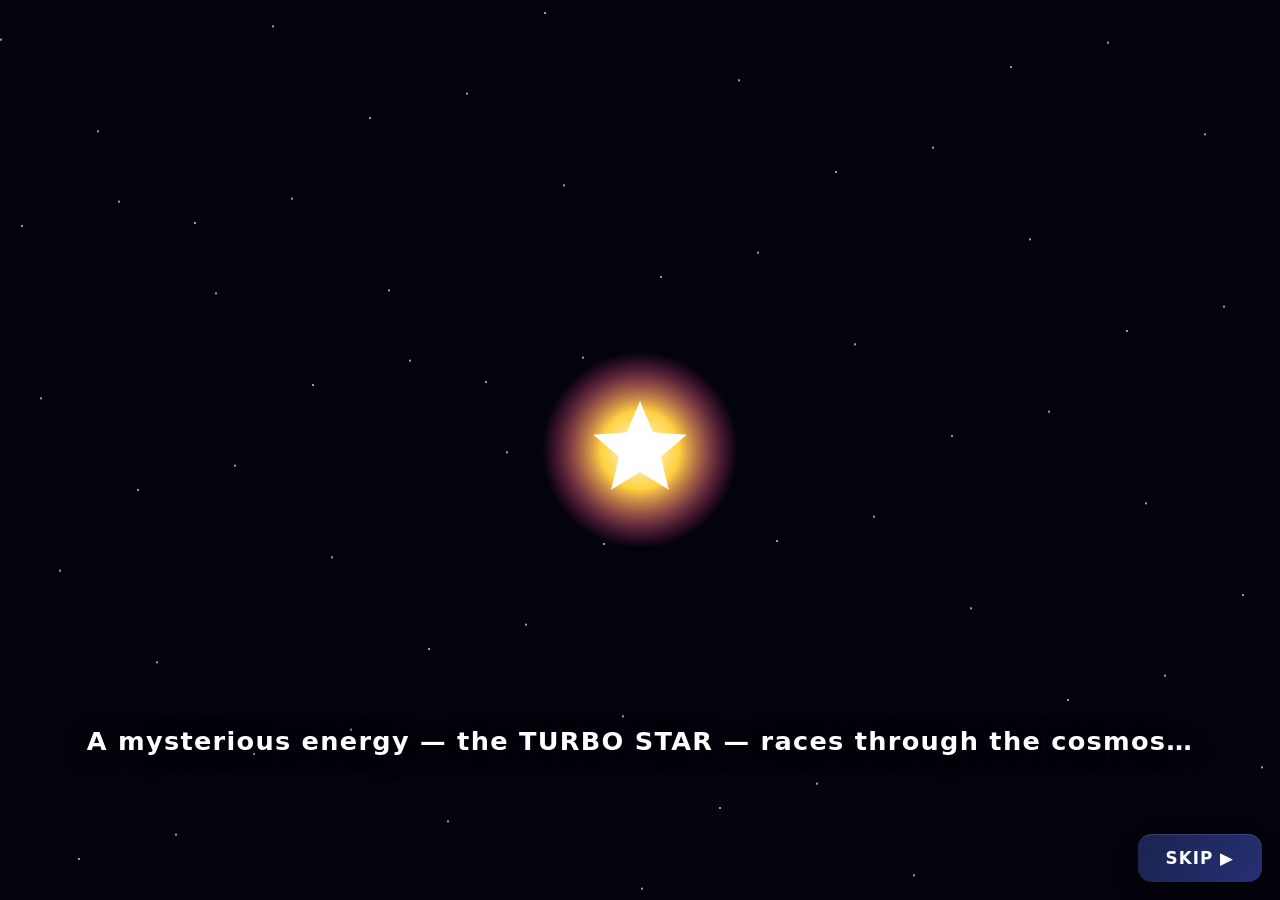
==== amal-turbo/index.html @ 992d83ab "Amal's Games: rebrand + redesigned hub, 3 new games, back buttons, game refreshes - Rename hub to Am" ====
<!doctype html>
<html lang="en">
  <head>
    <meta charset="UTF-8" />
    <meta name="viewport" content="width=device-width, initial-scale=1.0, maximum-scale=1.0, user-scalable=no, viewport-fit=cover" />
    <meta name="theme-color" content="#0a0e1f" />
    <meta name="description" content="Amal Turbo — a fast 3D animal kart-racing game." />
    <meta name="apple-mobile-web-app-capable" content="yes" />
    <meta name="apple-mobile-web-app-title" content="Amal Turbo" />
    <title>Amal Turbo</title>
    <script type="module" crossorigin src="./assets/index-BXMGIkG2.js"></script>
    <link rel="stylesheet" crossorigin href="./assets/index-BhFls18l.css">
  </head>
  <body>
    <div id="app"></div>
    <noscript>Amal Turbo needs JavaScript to run. Please enable it and reload.</noscript>
  </body>
</html>
---- amal-turbo/assets/index-BhFls18l.css ----
:root{--bg: #070a18;--bg2: #0d1230;--ink: #eaf0ff;--muted: #9aa6d6;--magenta: #ff2fb0;--cyan: #00e5ff;--violet: #7b2ff7;--gold: #ffd23f;--good: #3fe08a;--panel: rgba(18, 22, 52, .82);--panel-solid: #121634;--edge: rgba(120, 140, 255, .25);--speed: .18s cubic-bezier(.2, .9, .25, 1)}*{box-sizing:border-box;margin:0;padding:0}html,body,#app{height:100%;width:100%}body{font-family:Rajdhani,SF Pro Display,Segoe UI,system-ui,sans-serif;background:radial-gradient(120% 100% at 50% 0%,var(--bg2),var(--bg) 70%);color:var(--ink);overflow:hidden;-webkit-user-select:none;user-select:none;-webkit-tap-highlight-color:transparent;touch-action:none;position:fixed;inset:0}h1,h2,h3{font-weight:800;letter-spacing:.02em;line-height:1.05}button{font-family:inherit;color:inherit;border:none;background:none;cursor:pointer}button:focus-visible{outline:3px solid var(--cyan);outline-offset:2px}.screen{position:absolute;inset:0;display:flex;flex-direction:column;overflow:hidden}.scroll{overflow-y:auto;overflow-x:hidden}.center{align-items:center;justify-content:center}.hidden{display:none!important}.grid-bg{position:absolute;inset:0;overflow:hidden;z-index:0;pointer-events:none}.grid-bg:before{content:"";position:absolute;inset:-50%;background-image:linear-gradient(var(--edge) 1px,transparent 1px),linear-gradient(90deg,var(--edge) 1px,transparent 1px);background-size:60px 60px;transform:perspective(400px) rotateX(62deg) translateY(0);animation:gridmove 8s linear infinite;opacity:.4}@keyframes gridmove{to{background-position:0 60px}}.glowblob{position:absolute;border-radius:50%;filter:blur(70px);opacity:.5}.wrap{position:relative;z-index:1;width:100%;height:100%;display:flex;flex-direction:column}.pad{padding:clamp(14px,3vw,30px)}.btn{position:relative;display:inline-flex;align-items:center;justify-content:center;gap:10px;padding:14px 28px;border-radius:14px;font-size:1.05rem;font-weight:800;letter-spacing:.06em;text-transform:uppercase;background:linear-gradient(120deg,var(--magenta),var(--violet));color:#fff;box-shadow:0 8px 22px #ff2fb059,inset 0 1px #ffffff40;transition:transform var(--speed),box-shadow var(--speed),filter var(--speed)}.btn:hover{transform:translateY(-2px);filter:brightness(1.08)}.btn:active{transform:translateY(1px) scale(.98)}.btn.secondary{background:linear-gradient(120deg,#1b2350,#263073);box-shadow:0 8px 20px #00000059,inset 0 1px #ffffff1f}.btn.cyan{background:linear-gradient(120deg,var(--cyan),#2f7bff);box-shadow:0 8px 22px #00e5ff4d;color:#041018}.btn.gold{background:linear-gradient(120deg,var(--gold),#ff9f1c);color:#3a2600;box-shadow:0 8px 22px #ffd23f4d}.btn.ghost{background:#ffffff0f;box-shadow:inset 0 0 0 1px var(--edge)}.btn.big{padding:20px 46px;font-size:1.35rem;border-radius:18px}.btn.block{width:100%}.btn:disabled{opacity:.4;filter:grayscale(.5);cursor:default}.icon-btn{width:48px;height:48px;border-radius:12px;display:grid;place-items:center;font-size:1.3rem;background:#ffffff12;box-shadow:inset 0 0 0 1px var(--edge)}.icon-btn:active{transform:scale(.92)}.chip{display:inline-flex;align-items:center;gap:6px;padding:6px 12px;border-radius:999px;font-weight:700;background:#ffffff12;box-shadow:inset 0 0 0 1px var(--edge);font-size:.9rem}.chip .k{color:var(--gold)}.logo{text-align:center}.logo .amal{font-size:clamp(3.2rem,13vw,8rem);font-weight:900;letter-spacing:.04em;background:linear-gradient(120deg,var(--cyan),#fff 40%,var(--magenta));-webkit-background-clip:text;background-clip:text;color:transparent;text-shadow:0 0 40px rgba(255,47,176,.35);filter:drop-shadow(0 6px 0 rgba(0,0,0,.4))}.logo .turbo{font-size:clamp(2.6rem,11vw,6.6rem);font-weight:900;letter-spacing:.28em;margin-top:-.2em;color:var(--gold);text-shadow:0 0 30px rgba(255,210,63,.5)}.tagline{color:var(--muted);font-size:clamp(.9rem,3vw,1.2rem);letter-spacing:.24em;text-transform:uppercase;margin-top:6px}.title-actions{display:flex;flex-direction:column;align-items:center;gap:14px;margin-top:34px}.top-right{position:absolute;top:16px;right:16px;display:flex;gap:10px;z-index:3}.hub-link{position:absolute;top:16px;left:16px;z-index:3;text-decoration:none;padding:12px 18px;font-size:.95rem}.intro-line{position:absolute;left:0;right:0;bottom:16%;text-align:center;color:#fff;font-size:clamp(1rem,4vw,1.6rem);font-weight:800;letter-spacing:.05em;text-shadow:0 2px 20px #000;padding:0 20px}.skip{position:absolute;bottom:18px;right:18px}.topbar{display:flex;align-items:center;gap:12px;padding:14px 18px}.topbar h2{font-size:clamp(1.3rem,4vw,2rem);flex:1}.topbar .spacer{flex:1}.menu-grid{display:grid;grid-template-columns:repeat(auto-fit,minmax(150px,1fr));gap:14px}.tile{position:relative;border-radius:18px;padding:20px;min-height:118px;background:var(--panel);box-shadow:inset 0 0 0 1px var(--edge),0 10px 30px #00000059;display:flex;flex-direction:column;gap:6px;text-align:left;overflow:hidden;transition:transform var(--speed),box-shadow var(--speed)}.tile:hover{transform:translateY(-3px);box-shadow:inset 0 0 0 1px var(--cyan),0 14px 34px #00000073}.tile .big-emoji{font-size:2.4rem}.tile .t-name{font-size:1.2rem;font-weight:800}.tile .t-desc{color:var(--muted);font-size:.9rem}.tile .corner{position:absolute;top:12px;right:14px;font-size:.75rem;color:var(--muted)}.tile.locked{opacity:.55;filter:grayscale(.5)}.card-row{display:grid;grid-template-columns:repeat(auto-fill,minmax(120px,1fr));gap:12px}.rcard{border-radius:16px;padding:12px;background:var(--panel);box-shadow:inset 0 0 0 1px var(--edge);display:flex;flex-direction:column;align-items:center;gap:6px;text-align:center;transition:transform var(--speed)}.rcard:hover{transform:translateY(-3px)}.rcard.sel{box-shadow:inset 0 0 0 2px var(--cyan),0 0 22px #00e5ff4d}.rcard.locked{opacity:.5}.rcard .face{font-size:2.6rem}.portrait{display:inline-grid;place-items:center;width:84px;height:84px;border-radius:22px;overflow:hidden;font-size:2.6rem;background:linear-gradient(160deg,#1b2350,#3a1c8a);box-shadow:inset 0 0 0 2px var(--edge)}.portrait img{width:100%;height:100%;object-fit:cover;display:block}.portrait-lg{display:inline-grid;place-items:center;width:120px;height:120px;border-radius:28px;overflow:hidden;font-size:3rem;flex:none;background:linear-gradient(160deg,#1b2350,#3a1c8a);box-shadow:inset 0 0 0 2px var(--edge),0 10px 24px #0006}.portrait-lg img{width:100%;height:100%;object-fit:cover;display:block}.rcard .rn{font-weight:800;font-size:.95rem}.rcard .ra{font-size:.75rem;color:var(--muted)}.statbar{display:grid;grid-template-columns:70px 1fr;gap:8px;align-items:center;margin:3px 0;font-size:.82rem}.statbar .track{height:8px;background:#ffffff14;border-radius:6px;overflow:hidden}.statbar .fill{height:100%;background:linear-gradient(90deg,var(--cyan),var(--magenta));border-radius:6px}.panel{background:var(--panel);border-radius:18px;box-shadow:inset 0 0 0 1px var(--edge),0 12px 30px #0006}.detail{padding:18px;display:flex;flex-direction:column;gap:8px}.detail .dname{font-size:1.5rem;font-weight:900}.detail .passive{color:var(--gold);font-weight:700}.muted{color:var(--muted)}.row{display:flex;gap:10px;flex-wrap:wrap;align-items:center}.spread{justify-content:space-between}.seg{display:inline-flex;background:#ffffff0f;border-radius:12px;padding:4px;box-shadow:inset 0 0 0 1px var(--edge);gap:4px;flex-wrap:wrap}.seg button{padding:8px 14px;border-radius:9px;font-weight:700;font-size:.85rem;color:var(--muted)}.seg button.on{background:linear-gradient(120deg,var(--magenta),var(--violet));color:#fff}.field{display:flex;flex-direction:column;gap:6px;margin:8px 0}.field label{font-size:.85rem;color:var(--muted);text-transform:uppercase;letter-spacing:.08em}input[type=range]{width:100%;accent-color:var(--magenta)}.swatch{width:34px;height:34px;border-radius:9px;box-shadow:inset 0 0 0 1px #ffffff4d}.swatch.on{box-shadow:0 0 0 3px var(--cyan)}#hud{position:absolute;inset:0;pointer-events:none;z-index:5;font-weight:800}.hud-tl{position:absolute;top:14px;left:16px;display:flex;flex-direction:column;gap:8px}.hud-tr{position:absolute;top:14px;right:16px;display:flex;flex-direction:column;align-items:flex-end;gap:8px}.hud-place{font-size:clamp(2rem,7vw,3.4rem);line-height:1;text-shadow:0 3px 14px #000}.hud-place small{font-size:.4em;color:var(--muted)}.hud-lap{font-size:1.1rem;background:var(--panel);padding:6px 12px;border-radius:10px;box-shadow:inset 0 0 0 1px var(--edge)}.hud-time{font-variant-numeric:tabular-nums;background:var(--panel);padding:6px 12px;border-radius:10px;box-shadow:inset 0 0 0 1px var(--edge)}.hud-pauseb{pointer-events:auto}.hud-power{position:absolute;top:14px;left:50%;transform:translate(-50%);width:74px;height:74px;border-radius:18px;background:var(--panel);box-shadow:inset 0 0 0 2px var(--edge);display:grid;place-items:center;font-size:2.4rem;transition:transform var(--speed)}.hud-power.pulse{animation:pop .3s;box-shadow:inset 0 0 0 2px var(--gold),0 0 24px #ffd23f66}@keyframes pop{50%{transform:translate(-50%) scale(1.2)}}.hud-speed{position:absolute;bottom:16px;right:18px;text-align:right}.hud-speed .n{font-size:clamp(2rem,7vw,3.2rem);line-height:1;font-variant-numeric:tabular-nums}.hud-speed .u{color:var(--muted);font-size:.8rem;letter-spacing:.15em}.hud-drift{position:absolute;bottom:90px;right:18px;width:140px;height:10px;border-radius:6px;background:#ffffff1a;overflow:hidden;box-shadow:inset 0 0 0 1px var(--edge)}.hud-drift .fill{height:100%;width:0;border-radius:6px;transition:width .1s linear}.minimap{position:absolute;bottom:16px;left:16px;width:128px;height:128px}.hud-center{position:absolute;inset:0;display:grid;place-items:center}.countdown{font-size:clamp(5rem,22vw,13rem);font-weight:900;color:var(--gold);text-shadow:0 0 50px rgba(255,210,63,.6);animation:cd .5s}.countdown.go{color:var(--good)}@keyframes cd{0%{transform:scale(1.8);opacity:0}to{transform:scale(1);opacity:1}}.flash-msg{position:absolute;top:24%;left:0;right:0;text-align:center;font-size:clamp(1.6rem,6vw,3rem);font-weight:900;color:#fff;text-shadow:0 0 24px var(--magenta);animation:cd .35s}.warn{position:absolute;top:40%;left:0;right:0;text-align:center;font-size:clamp(1.4rem,5vw,2.2rem);color:#ff5252;animation:blink .6s infinite;text-shadow:0 2px 10px #000}@keyframes blink{50%{opacity:.3}}.ink-overlay{position:absolute;inset:0;background:radial-gradient(circle at 50% 55%,transparent 20%,rgba(8,4,20,.92) 60%);pointer-events:none;transition:opacity .3s}.hud-controls{position:absolute;left:50%;bottom:18%;transform:translate(-50%);text-align:center;max-width:92vw;background:#0a0e22c7;padding:12px 22px;border-radius:14px;box-shadow:inset 0 0 0 1px var(--edge);display:flex;flex-direction:column;gap:4px;animation:cd .4s}.hud-controls b{color:var(--gold);letter-spacing:.04em}.hud-controls>b:first-child{font-size:1.05rem;text-transform:uppercase}.hud-controls span{font-size:clamp(.85rem,2.6vw,1.05rem);color:var(--ink);line-height:1.5}.touch{position:absolute;inset:0;pointer-events:none;z-index:6;display:none}.touch.on{display:block}.tc{position:absolute;pointer-events:auto;border-radius:50%;display:grid;place-items:center;background:#ffffff17;box-shadow:inset 0 0 0 2px var(--edge);font-weight:800;font-size:.9rem;color:#fff;backdrop-filter:blur(3px)}.tc:active,.tc.held{background:#ff2fb059;box-shadow:inset 0 0 0 2px var(--magenta)}.tc.steer{width:82px;height:82px;bottom:26px}.tc.left{left:20px}.tc.rightsteer{left:116px}.tc.accel{width:96px;height:96px;right:24px;bottom:40px;background:#3fe08a38;box-shadow:inset 0 0 0 2px #3fe08a80}.tc.brake{width:74px;height:74px;right:130px;bottom:30px}.tc.drift{width:78px;height:78px;right:40px;bottom:150px;background:#00e5ff33;box-shadow:inset 0 0 0 2px #00e5ff80}.tc.power{width:70px;height:70px;right:128px;bottom:158px;background:#ffd23f33;box-shadow:inset 0 0 0 2px #ffd23f80}.tc.trick{width:58px;height:58px;right:30px;bottom:240px}.touch.simple .tc.accel,.touch.simple .tc.brake{display:none}.touch.simple .tc.steer{width:96px;height:96px;bottom:30px;font-size:1.6rem}.touch.simple .tc.rightsteer{left:136px}.touch.simple .tc.drift{width:104px;height:104px;right:30px;bottom:30px;font-size:1rem}.touch.simple .tc.power{width:82px;height:82px;right:150px;bottom:40px}.touch.simple .tc.trick{width:66px;height:66px;right:44px;bottom:150px}.result-list{display:flex;flex-direction:column;gap:6px}.result-row{display:grid;grid-template-columns:44px 1fr auto;align-items:center;gap:10px;padding:8px 12px;border-radius:12px;background:#ffffff0d}.result-row.you{box-shadow:inset 0 0 0 2px var(--cyan);background:#00e5ff14}.result-row .pl{font-size:1.3rem;font-weight:900;text-align:center}.result-row .rt{font-variant-numeric:tabular-nums;color:var(--muted)}.podium{display:flex;justify-content:center;align-items:flex-end;gap:8px;margin:10px 0;height:150px}.pod{width:84px;border-radius:12px 12px 0 0;display:flex;flex-direction:column;align-items:center;justify-content:flex-start;padding-top:8px;gap:4px;background:linear-gradient(180deg,#ffffff1f,#ffffff08)}.pod .face{font-size:2rem}.pod.p1{height:100%;box-shadow:inset 0 3px 0 var(--gold)}.pod.p2{height:76%;box-shadow:inset 0 3px #c9d3ff}.pod.p3{height:58%;box-shadow:inset 0 3px #ff9f5a}.story{max-width:620px;margin:0 auto;text-align:center;display:flex;flex-direction:column;gap:16px}.story .big-emoji{font-size:4rem}.story p{font-size:1.1rem;line-height:1.5;color:var(--ink)}.toast{position:absolute;top:16px;left:50%;transform:translate(-50%);background:var(--panel-solid);padding:12px 20px;border-radius:12px;box-shadow:inset 0 0 0 1px var(--gold),0 10px 24px #0006;z-index:20;display:flex;gap:10px;align-items:center;animation:cd .4s}.garage-stage{flex:1;position:relative;min-height:220px}#garage-canvas{position:absolute;inset:0}.hr{height:1px;background:var(--edge);margin:12px 0;border:0}.small{font-size:.82rem}.center-text{text-align:center}.grid2{display:grid;grid-template-columns:1fr 1fr;gap:14px}@media (max-width: 720px){.grid2{grid-template-columns:1fr}}@media (prefers-reduced-motion: reduce){.grid-bg:before{animation:none}}
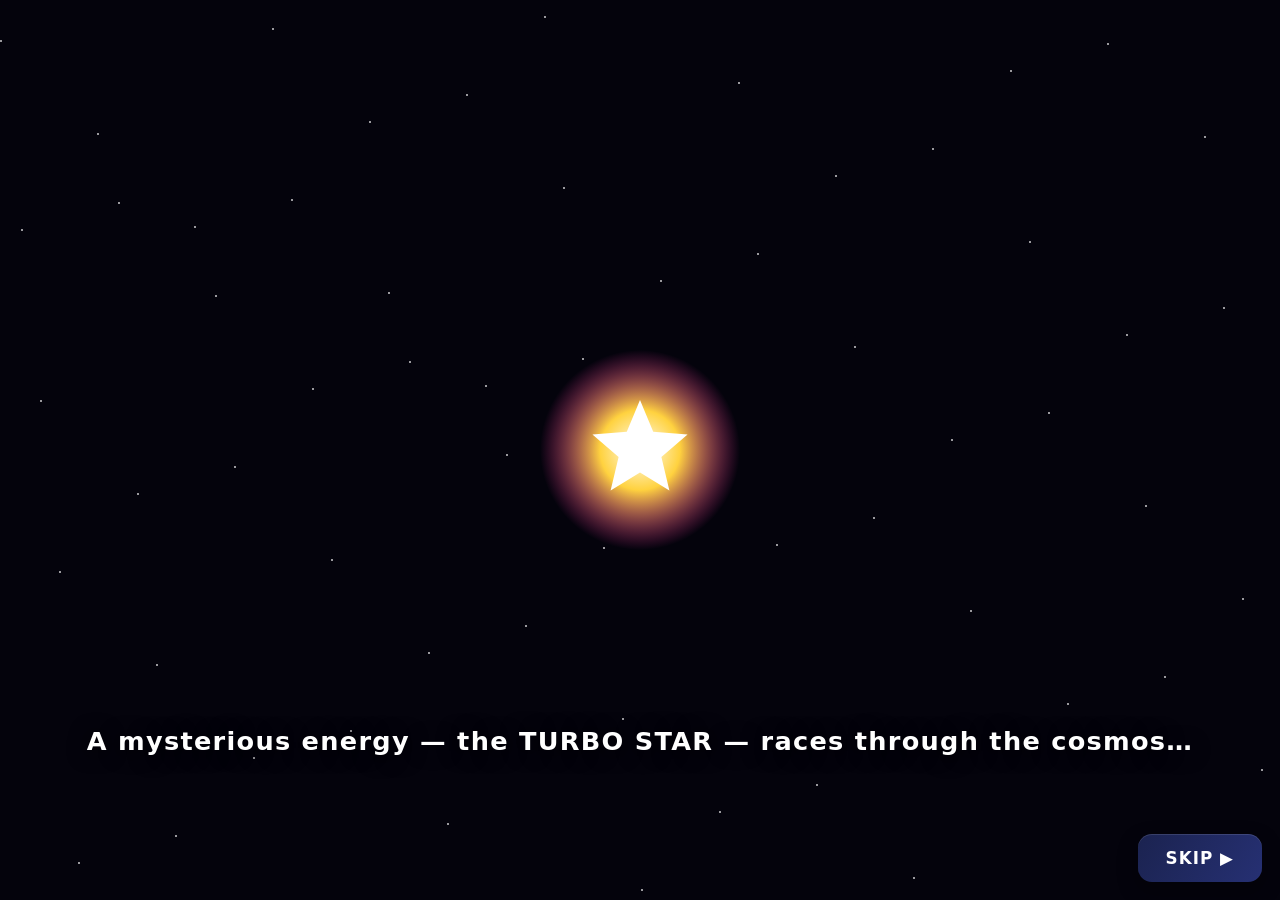
==== commit 4bec602b: "Amal's Games: Dubai Dash, Falcon Flight, Sky Hop, Memory Match, Amal's Ideas, Turbo 3D pass - Dubai " ====
--- a/amal-turbo/index.html
+++ b/amal-turbo/index.html
@@ -8,7 +8,7 @@
     <meta name="apple-mobile-web-app-capable" content="yes" />
     <meta name="apple-mobile-web-app-title" content="Amal Turbo" />
     <title>Amal Turbo</title>
-    <script type="module" crossorigin src="./assets/index-BXMGIkG2.js"></script>
+    <script type="module" crossorigin src="./assets/index-DPHORbMA.js"></script>
     <link rel="stylesheet" crossorigin href="./assets/index-BhFls18l.css">
   </head>
   <body>
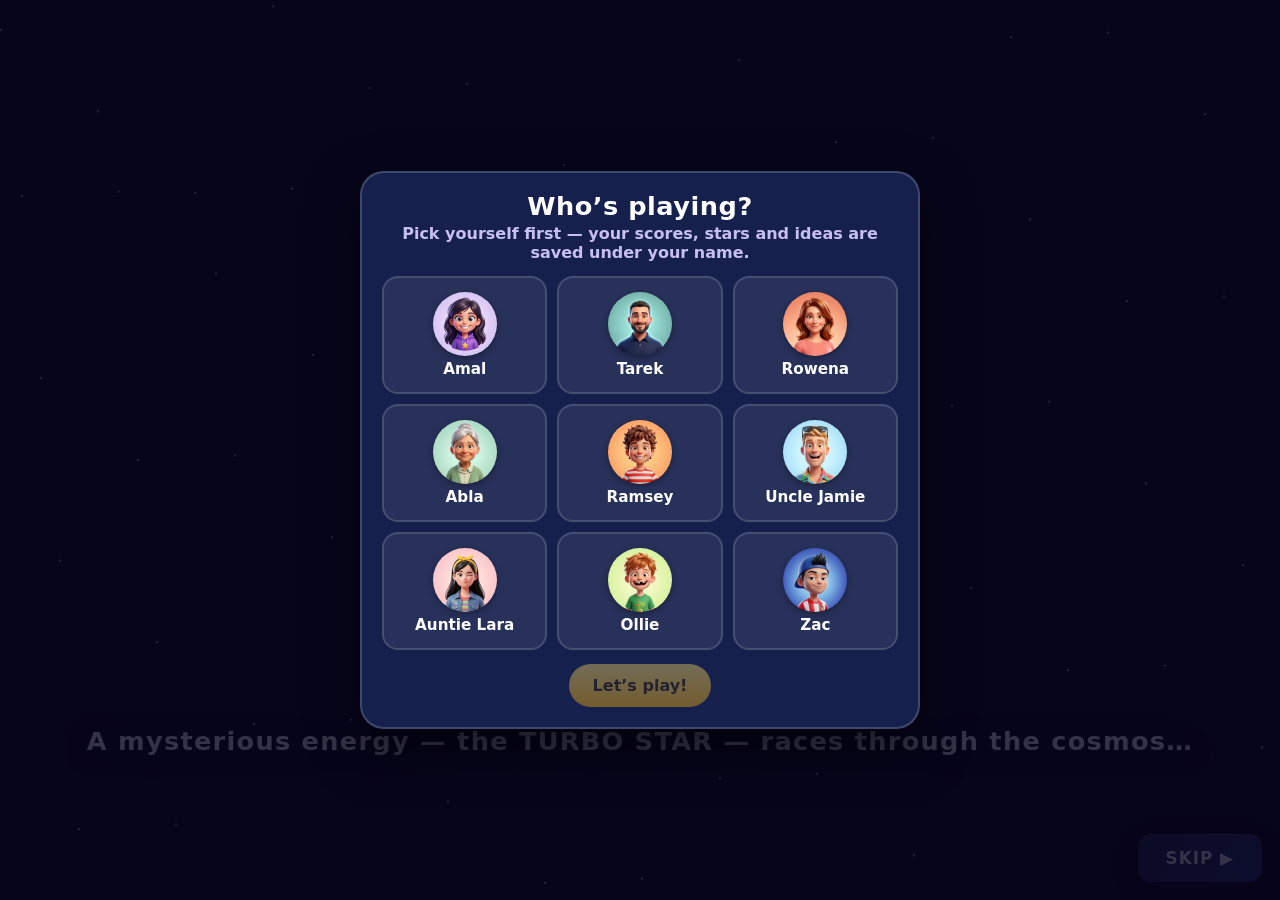
==== commit 368e8a21: "Player profiles, stats & leaderboards, immersive art pass - shared/arcade.js: 9 family profiles w/ g" ====
--- a/amal-turbo/index.html
+++ b/amal-turbo/index.html
@@ -8,8 +8,9 @@
     <meta name="apple-mobile-web-app-capable" content="yes" />
     <meta name="apple-mobile-web-app-title" content="Amal Turbo" />
     <title>Amal Turbo</title>
-    <script type="module" crossorigin src="./assets/index-DPHORbMA.js"></script>
-    <link rel="stylesheet" crossorigin href="./assets/index-BhFls18l.css">
+    <script src="../shared/arcade.js"></script>
+    <script type="module" crossorigin src="./assets/index-B9e_uLib.js"></script>
+    <link rel="stylesheet" crossorigin href="./assets/index-CpciDPQc.css">
   </head>
   <body>
     <div id="app"></div>
--- a/amal-turbo/assets/index-CpciDPQc.css
+++ b/amal-turbo/assets/index-CpciDPQc.css
@@ -0,0 +1 @@
+:root{--bg: #070a18;--bg2: #0d1230;--ink: #eaf0ff;--muted: #9aa6d6;--magenta: #ff2fb0;--cyan: #00e5ff;--violet: #7b2ff7;--gold: #ffd23f;--good: #3fe08a;--panel: rgba(18, 22, 52, .82);--panel-solid: #121634;--edge: rgba(120, 140, 255, .25);--speed: .18s cubic-bezier(.2, .9, .25, 1)}*{box-sizing:border-box;margin:0;padding:0}html,body,#app{height:100%;width:100%}body{font-family:Rajdhani,SF Pro Display,Segoe UI,system-ui,sans-serif;background:radial-gradient(120% 100% at 50% 0%,var(--bg2),var(--bg) 70%);color:var(--ink);overflow:hidden;-webkit-user-select:none;user-select:none;-webkit-tap-highlight-color:transparent;touch-action:none;position:fixed;inset:0}h1,h2,h3{font-weight:800;letter-spacing:.02em;line-height:1.05}button{font-family:inherit;color:inherit;border:none;background:none;cursor:pointer}button:focus-visible{outline:3px solid var(--cyan);outline-offset:2px}.screen{position:absolute;inset:0;display:flex;flex-direction:column;overflow:hidden}.scroll{overflow-y:auto;overflow-x:hidden}.center{align-items:center;justify-content:center}.hidden{display:none!important}.grid-bg{position:absolute;inset:0;overflow:hidden;z-index:0;pointer-events:none}.grid-bg:before{content:"";position:absolute;inset:-50%;background-image:linear-gradient(var(--edge) 1px,transparent 1px),linear-gradient(90deg,var(--edge) 1px,transparent 1px);background-size:60px 60px;transform:perspective(400px) rotateX(62deg) translateY(0);animation:gridmove 8s linear infinite;opacity:.4}@keyframes gridmove{to{background-position:0 60px}}.glowblob{position:absolute;border-radius:50%;filter:blur(70px);opacity:.5}.wrap{position:relative;z-index:1;width:100%;height:100%;display:flex;flex-direction:column}.pad{padding:clamp(14px,3vw,30px)}.btn{position:relative;display:inline-flex;align-items:center;justify-content:center;gap:10px;padding:14px 28px;border-radius:14px;font-size:1.05rem;font-weight:800;letter-spacing:.06em;text-transform:uppercase;background:linear-gradient(120deg,var(--magenta),var(--violet));color:#fff;box-shadow:0 8px 22px #ff2fb059,inset 0 1px #ffffff40;transition:transform var(--speed),box-shadow var(--speed),filter var(--speed)}.btn:hover{transform:translateY(-2px);filter:brightness(1.08)}.btn:active{transform:translateY(1px) scale(.98)}.btn.secondary{background:linear-gradient(120deg,#1b2350,#263073);box-shadow:0 8px 20px #00000059,inset 0 1px #ffffff1f}.btn.cyan{background:linear-gradient(120deg,var(--cyan),#2f7bff);box-shadow:0 8px 22px #00e5ff4d;color:#041018}.btn.gold{background:linear-gradient(120deg,var(--gold),#ff9f1c);color:#3a2600;box-shadow:0 8px 22px #ffd23f4d}.btn.ghost{background:#ffffff0f;box-shadow:inset 0 0 0 1px var(--edge)}.btn.big{padding:20px 46px;font-size:1.35rem;border-radius:18px}.btn.block{width:100%}.btn:disabled{opacity:.4;filter:grayscale(.5);cursor:default}.icon-btn{width:48px;height:48px;border-radius:12px;display:grid;place-items:center;font-size:1.3rem;background:#ffffff12;box-shadow:inset 0 0 0 1px var(--edge)}.icon-btn:active{transform:scale(.92)}.chip{display:inline-flex;align-items:center;gap:6px;padding:6px 12px;border-radius:999px;font-weight:700;background:#ffffff12;box-shadow:inset 0 0 0 1px var(--edge);font-size:.9rem}.chip .k{color:var(--gold)}.logo{text-align:center}.logo .amal{font-size:clamp(3.2rem,13vw,8rem);font-weight:900;letter-spacing:.04em;background:linear-gradient(120deg,var(--cyan),#fff 40%,var(--magenta));-webkit-background-clip:text;background-clip:text;color:transparent;text-shadow:0 0 40px rgba(255,47,176,.35);filter:drop-shadow(0 6px 0 rgba(0,0,0,.4))}.logo .turbo{font-size:clamp(2.6rem,11vw,6.6rem);font-weight:900;letter-spacing:.28em;margin-top:-.2em;color:var(--gold);text-shadow:0 0 30px rgba(255,210,63,.5)}.tagline{color:var(--muted);font-size:clamp(.9rem,3vw,1.2rem);letter-spacing:.24em;text-transform:uppercase;margin-top:6px}.title-actions{display:flex;flex-direction:column;align-items:center;gap:14px;margin-top:34px}.top-right{position:absolute;top:16px;right:16px;display:flex;gap:10px;z-index:3}.hub-link{position:absolute;top:16px;left:16px;z-index:3;text-decoration:none;padding:12px 18px;font-size:.95rem}.intro-line{position:absolute;left:0;right:0;bottom:16%;text-align:center;color:#fff;font-size:clamp(1rem,4vw,1.6rem);font-weight:800;letter-spacing:.05em;text-shadow:0 2px 20px #000;padding:0 20px}.skip{position:absolute;bottom:18px;right:18px}.topbar{display:flex;align-items:center;gap:12px;padding:14px 18px}.topbar h2{font-size:clamp(1.3rem,4vw,2rem);flex:1}.topbar .spacer{flex:1}.menu-grid{display:grid;grid-template-columns:repeat(auto-fit,minmax(150px,1fr));gap:14px}.tile{position:relative;border-radius:18px;padding:20px;min-height:118px;background:var(--panel);box-shadow:inset 0 0 0 1px var(--edge),0 10px 30px #00000059;display:flex;flex-direction:column;gap:6px;text-align:left;overflow:hidden;transition:transform var(--speed),box-shadow var(--speed)}.tile:hover{transform:translateY(-3px);box-shadow:inset 0 0 0 1px var(--cyan),0 14px 34px #00000073}.tile .big-emoji{font-size:2.4rem}.tile .t-name{font-size:1.2rem;font-weight:800}.tile .t-desc{color:var(--muted);font-size:.9rem}.tile .corner{position:absolute;top:12px;right:14px;font-size:.75rem;color:var(--muted)}.tile.locked{opacity:.55;filter:grayscale(.5)}.card-row{display:grid;grid-template-columns:repeat(auto-fill,minmax(120px,1fr));gap:12px}.rcard{border-radius:16px;padding:12px;background:var(--panel);box-shadow:inset 0 0 0 1px var(--edge);display:flex;flex-direction:column;align-items:center;gap:6px;text-align:center;transition:transform var(--speed)}.rcard:hover{transform:translateY(-3px)}.rcard.sel{box-shadow:inset 0 0 0 2px var(--cyan),0 0 22px #00e5ff4d}.rcard.locked{opacity:.5}.rcard .face{font-size:2.6rem}.portrait{display:inline-grid;place-items:center;width:84px;height:84px;border-radius:22px;overflow:hidden;font-size:2.6rem;background:linear-gradient(160deg,#1b2350,#3a1c8a);box-shadow:inset 0 0 0 2px var(--edge)}.portrait img{width:100%;height:100%;object-fit:cover;display:block}.portrait-lg{display:inline-grid;place-items:center;width:120px;height:120px;border-radius:28px;overflow:hidden;font-size:3rem;flex:none;background:linear-gradient(160deg,#1b2350,#3a1c8a);box-shadow:inset 0 0 0 2px var(--edge),0 10px 24px #0006}.portrait-lg img{width:100%;height:100%;object-fit:cover;display:block}.rcard .rn{font-weight:800;font-size:.95rem}.rcard .ra{font-size:.75rem;color:var(--muted)}.statbar{display:grid;grid-template-columns:70px 1fr;gap:8px;align-items:center;margin:3px 0;font-size:.82rem}.statbar .track{height:8px;background:#ffffff14;border-radius:6px;overflow:hidden}.statbar .fill{height:100%;background:linear-gradient(90deg,var(--cyan),var(--magenta));border-radius:6px}.panel{background:var(--panel);border-radius:18px;box-shadow:inset 0 0 0 1px var(--edge),0 12px 30px #0006}.detail{padding:18px;display:flex;flex-direction:column;gap:8px}.detail .dname{font-size:1.5rem;font-weight:900}.detail .passive{color:var(--gold);font-weight:700}.muted{color:var(--muted)}.row{display:flex;gap:10px;flex-wrap:wrap;align-items:center}.spread{justify-content:space-between}.seg{display:inline-flex;background:#ffffff0f;border-radius:12px;padding:4px;box-shadow:inset 0 0 0 1px var(--edge);gap:4px;flex-wrap:wrap}.seg button{padding:8px 14px;border-radius:9px;font-weight:700;font-size:.85rem;color:var(--muted)}.seg button.on{background:linear-gradient(120deg,var(--magenta),var(--violet));color:#fff}.field{display:flex;flex-direction:column;gap:6px;margin:8px 0}.field label{font-size:.85rem;color:var(--muted);text-transform:uppercase;letter-spacing:.08em}input[type=range]{width:100%;accent-color:var(--magenta)}.swatch{width:34px;height:34px;border-radius:9px;box-shadow:inset 0 0 0 1px #ffffff4d}.swatch.on{box-shadow:0 0 0 3px var(--cyan)}#hud{position:absolute;inset:0;pointer-events:none;z-index:5;font-weight:800}.hud-tl{position:absolute;top:14px;left:16px;display:flex;flex-direction:column;gap:8px}.hud-tr{position:absolute;top:14px;right:16px;display:flex;flex-direction:column;align-items:flex-end;gap:8px}.hud-place{font-size:clamp(2rem,7vw,3.4rem);line-height:1;text-shadow:0 3px 14px #000}.hud-place small{font-size:.4em;color:var(--muted)}.hud-lap{font-size:1.1rem;background:var(--panel);padding:6px 12px;border-radius:10px;box-shadow:inset 0 0 0 1px var(--edge)}.hud-time{font-variant-numeric:tabular-nums;background:var(--panel);padding:6px 12px;border-radius:10px;box-shadow:inset 0 0 0 1px var(--edge)}.hud-pauseb{pointer-events:auto}.hud-power{position:absolute;top:14px;left:50%;transform:translate(-50%);width:74px;height:74px;border-radius:18px;background:var(--panel);box-shadow:inset 0 0 0 2px var(--edge);display:grid;place-items:center;font-size:2.4rem;transition:transform var(--speed)}.hud-power.pulse{animation:pop .3s;box-shadow:inset 0 0 0 2px var(--gold),0 0 24px #ffd23f66}@keyframes pop{50%{transform:translate(-50%) scale(1.2)}}.hud-speed{position:absolute;bottom:16px;right:18px;text-align:right}.hud-speed .n{font-size:clamp(2rem,7vw,3.2rem);line-height:1;font-variant-numeric:tabular-nums}.hud-speed .u{color:var(--muted);font-size:.8rem;letter-spacing:.15em}.hud-drift{position:absolute;bottom:90px;right:18px;width:140px;height:10px;border-radius:6px;background:#ffffff1a;overflow:hidden;box-shadow:inset 0 0 0 1px var(--edge)}.hud-drift .fill{height:100%;width:0;border-radius:6px;transition:width .1s linear}.minimap{position:absolute;bottom:16px;left:16px;width:128px;height:128px}.hud-center{position:absolute;inset:0;display:grid;place-items:center}.countdown{font-size:clamp(5rem,22vw,13rem);font-weight:900;color:var(--gold);text-shadow:0 0 50px rgba(255,210,63,.6);animation:cd .5s}.countdown.go{color:var(--good)}@keyframes cd{0%{transform:scale(1.8);opacity:0}to{transform:scale(1);opacity:1}}.flash-msg{position:absolute;top:24%;left:0;right:0;text-align:center;font-size:clamp(1.6rem,6vw,3rem);font-weight:900;color:#fff;text-shadow:0 0 24px var(--magenta);animation:cd .35s}.warn{position:absolute;top:40%;left:0;right:0;text-align:center;font-size:clamp(1.4rem,5vw,2.2rem);color:#ff5252;animation:blink .6s infinite;text-shadow:0 2px 10px #000}@keyframes blink{50%{opacity:.3}}.ink-overlay{position:absolute;inset:0;background:radial-gradient(circle at 50% 55%,transparent 20%,rgba(8,4,20,.92) 60%);pointer-events:none;transition:opacity .3s}.hud-controls{position:absolute;left:50%;bottom:18%;transform:translate(-50%);text-align:center;max-width:92vw;background:#0a0e22c7;padding:12px 22px;border-radius:14px;box-shadow:inset 0 0 0 1px var(--edge);display:flex;flex-direction:column;gap:4px;animation:cd .4s}.hud-controls b{color:var(--gold);letter-spacing:.04em}.hud-controls>b:first-child{font-size:1.05rem;text-transform:uppercase}.hud-controls span{font-size:clamp(.85rem,2.6vw,1.05rem);color:var(--ink);line-height:1.5}.touch{position:absolute;inset:0;pointer-events:none;z-index:6;display:none}.touch.on{display:block}.tc{position:absolute;pointer-events:auto;border-radius:50%;display:grid;place-items:center;background:#ffffff17;box-shadow:inset 0 0 0 2px var(--edge);font-weight:800;font-size:.9rem;color:#fff;backdrop-filter:blur(3px)}.tc:active,.tc.held{background:#ff2fb059;box-shadow:inset 0 0 0 2px var(--magenta)}.tc.steer{width:82px;height:82px;bottom:26px}.tc.left{left:20px}.tc.rightsteer{left:116px}.tc.accel{width:96px;height:96px;right:24px;bottom:40px;background:#3fe08a38;box-shadow:inset 0 0 0 2px #3fe08a80}.tc.brake{width:74px;height:74px;right:130px;bottom:30px}.tc.drift{width:78px;height:78px;right:40px;bottom:150px;background:#00e5ff33;box-shadow:inset 0 0 0 2px #00e5ff80}.tc.power{width:70px;height:70px;right:128px;bottom:158px;background:#ffd23f33;box-shadow:inset 0 0 0 2px #ffd23f80}.tc.trick{width:58px;height:58px;right:30px;bottom:240px}.touch.simple .tc.accel,.touch.simple .tc.brake{display:none}.touch.simple .tc.steer{width:96px;height:96px;bottom:30px;font-size:1.6rem}.touch.simple .tc.rightsteer{left:136px}.touch.simple .tc.drift{width:104px;height:104px;right:30px;bottom:30px;font-size:1rem}.touch.simple .tc.power{width:82px;height:82px;right:150px;bottom:40px}.touch.simple .tc.trick{width:66px;height:66px;right:44px;bottom:150px}.result-list{display:flex;flex-direction:column;gap:6px}.result-row{display:grid;grid-template-columns:44px 1fr auto;align-items:center;gap:10px;padding:8px 12px;border-radius:12px;background:#ffffff0d}.result-row.you{box-shadow:inset 0 0 0 2px var(--cyan);background:#00e5ff14}.result-row .pl{font-size:1.3rem;font-weight:900;text-align:center}.result-row .rt{font-variant-numeric:tabular-nums;color:var(--muted)}.podium{display:flex;justify-content:center;align-items:flex-end;gap:8px;margin:10px 0;height:150px}.pod{width:84px;border-radius:12px 12px 0 0;display:flex;flex-direction:column;align-items:center;justify-content:flex-start;padding-top:8px;gap:4px;background:linear-gradient(180deg,#ffffff1f,#ffffff08)}.pod .face{font-size:2rem}.pod.p1{height:100%;box-shadow:inset 0 3px 0 var(--gold)}.pod.p2{height:76%;box-shadow:inset 0 3px #c9d3ff}.pod.p3{height:58%;box-shadow:inset 0 3px #ff9f5a}.story{max-width:620px;margin:0 auto;text-align:center;display:flex;flex-direction:column;gap:16px}.story .big-emoji{font-size:4rem}.story p{font-size:1.1rem;line-height:1.5;color:var(--ink)}.toast{position:absolute;top:16px;left:50%;transform:translate(-50%);background:var(--panel-solid);padding:12px 20px;border-radius:12px;box-shadow:inset 0 0 0 1px var(--gold),0 10px 24px #0006;z-index:20;display:flex;gap:10px;align-items:center;animation:cd .4s}.garage-stage{flex:1;position:relative;min-height:220px}#garage-canvas{position:absolute;inset:0}.hr{height:1px;background:var(--edge);margin:12px 0;border:0}.small{font-size:.82rem}.center-text{text-align:center}.grid2{display:grid;grid-template-columns:1fr 1fr;gap:14px}@media (max-width: 720px){.grid2{grid-template-columns:1fr}}@media (prefers-reduced-motion: reduce){.grid-bg:before{animation:none}}.bg-vid{position:absolute;inset:0;width:100%;height:100%;object-fit:cover;opacity:.55;z-index:0;pointer-events:none}
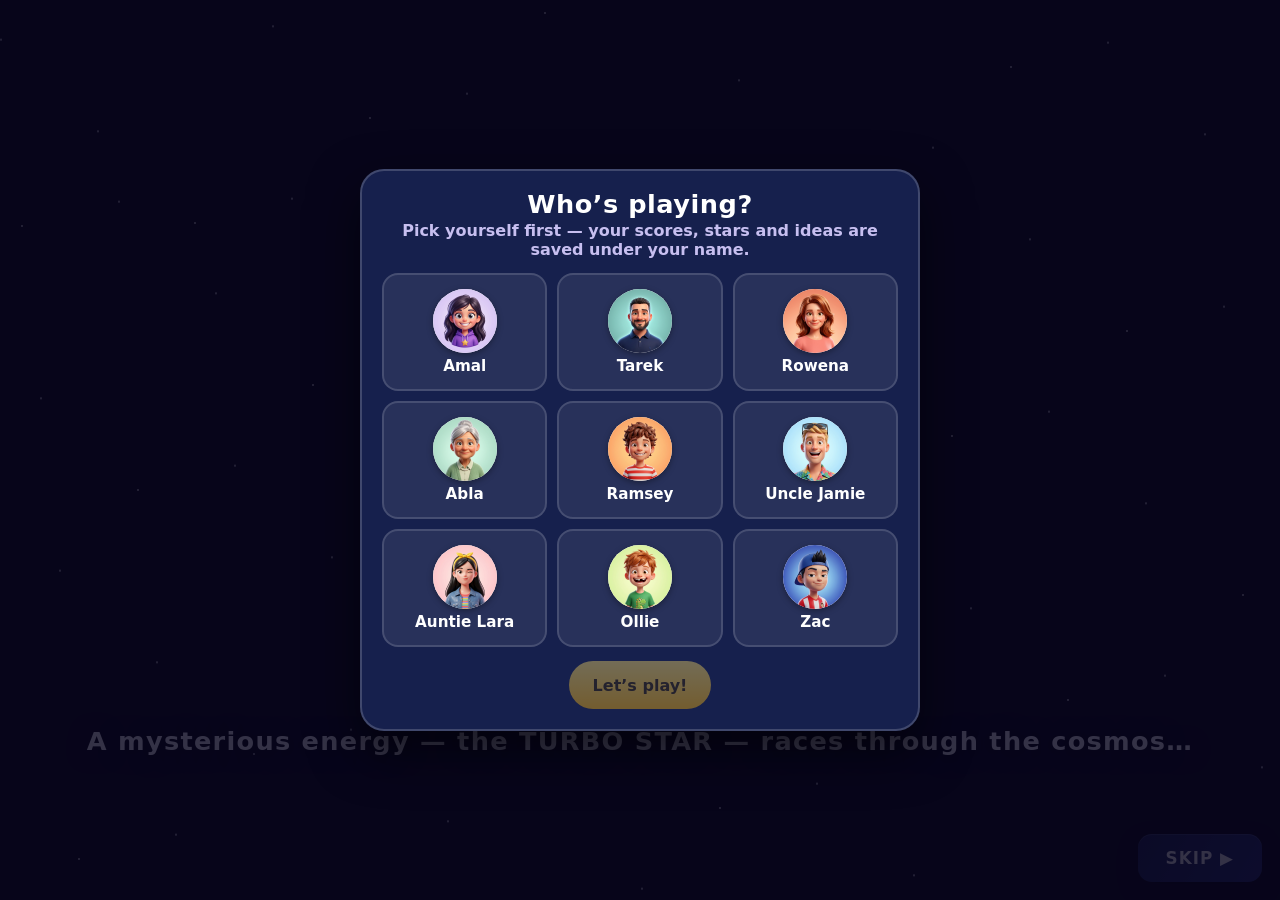
==== commit 23ff5f50: "Mobile/iPad pass, site-wide sound, Turbo controls fix + 3D drivers, Dubai Dash 3D characters, Animal" ====
--- a/amal-turbo/index.html
+++ b/amal-turbo/index.html
@@ -9,8 +9,8 @@
     <meta name="apple-mobile-web-app-title" content="Amal Turbo" />
     <title>Amal Turbo</title>
     <script src="../shared/arcade.js"></script>
-    <script type="module" crossorigin src="./assets/index-B9e_uLib.js"></script>
-    <link rel="stylesheet" crossorigin href="./assets/index-CpciDPQc.css">
+    <script type="module" crossorigin src="./assets/index-7hSZLik8.js"></script>
+    <link rel="stylesheet" crossorigin href="./assets/index-Bn7rxc03.css">
   </head>
   <body>
     <div id="app"></div>
--- a/amal-turbo/assets/index-Bn7rxc03.css
+++ b/amal-turbo/assets/index-Bn7rxc03.css
@@ -0,0 +1 @@
+:root{--bg: #070a18;--bg2: #0d1230;--ink: #eaf0ff;--muted: #9aa6d6;--magenta: #ff2fb0;--cyan: #00e5ff;--violet: #7b2ff7;--gold: #ffd23f;--good: #3fe08a;--panel: rgba(18, 22, 52, .82);--panel-solid: #121634;--edge: rgba(120, 140, 255, .25);--speed: .18s cubic-bezier(.2, .9, .25, 1)}*{box-sizing:border-box;margin:0;padding:0}html,body,#app{height:100%;width:100%}body{font-family:Rajdhani,SF Pro Display,Segoe UI,system-ui,sans-serif;background:radial-gradient(120% 100% at 50% 0%,var(--bg2),var(--bg) 70%);color:var(--ink);overflow:hidden;-webkit-user-select:none;user-select:none;-webkit-tap-highlight-color:transparent;touch-action:none;position:fixed;inset:0}h1,h2,h3{font-weight:800;letter-spacing:.02em;line-height:1.05}button{font-family:inherit;color:inherit;border:none;background:none;cursor:pointer}button:focus-visible{outline:3px solid var(--cyan);outline-offset:2px}.screen{position:absolute;inset:0;display:flex;flex-direction:column;overflow:hidden}.scroll{overflow-y:auto;overflow-x:hidden}.center{align-items:center;justify-content:center}.hidden{display:none!important}.grid-bg{position:absolute;inset:0;overflow:hidden;z-index:0;pointer-events:none}.grid-bg:before{content:"";position:absolute;inset:-50%;background-image:linear-gradient(var(--edge) 1px,transparent 1px),linear-gradient(90deg,var(--edge) 1px,transparent 1px);background-size:60px 60px;transform:perspective(400px) rotateX(62deg) translateY(0);animation:gridmove 8s linear infinite;opacity:.4}@keyframes gridmove{to{background-position:0 60px}}.glowblob{position:absolute;border-radius:50%;filter:blur(70px);opacity:.5}.wrap{position:relative;z-index:1;width:100%;height:100%;display:flex;flex-direction:column}.pad{padding:clamp(14px,3vw,30px)}.btn{position:relative;display:inline-flex;align-items:center;justify-content:center;gap:10px;padding:14px 28px;border-radius:14px;font-size:1.05rem;font-weight:800;letter-spacing:.06em;text-transform:uppercase;background:linear-gradient(120deg,var(--magenta),var(--violet));color:#fff;box-shadow:0 8px 22px #ff2fb059,inset 0 1px #ffffff40;transition:transform var(--speed),box-shadow var(--speed),filter var(--speed)}.btn:hover{transform:translateY(-2px);filter:brightness(1.08)}.btn:active{transform:translateY(1px) scale(.98)}.btn.secondary{background:linear-gradient(120deg,#1b2350,#263073);box-shadow:0 8px 20px #00000059,inset 0 1px #ffffff1f}.btn.cyan{background:linear-gradient(120deg,var(--cyan),#2f7bff);box-shadow:0 8px 22px #00e5ff4d;color:#041018}.btn.gold{background:linear-gradient(120deg,var(--gold),#ff9f1c);color:#3a2600;box-shadow:0 8px 22px #ffd23f4d}.btn.ghost{background:#ffffff0f;box-shadow:inset 0 0 0 1px var(--edge)}.btn.big{padding:20px 46px;font-size:1.35rem;border-radius:18px}.btn.block{width:100%}.btn:disabled{opacity:.4;filter:grayscale(.5);cursor:default}.icon-btn{width:48px;height:48px;border-radius:12px;display:grid;place-items:center;font-size:1.3rem;background:#ffffff12;box-shadow:inset 0 0 0 1px var(--edge)}.icon-btn:active{transform:scale(.92)}.chip{display:inline-flex;align-items:center;gap:6px;padding:6px 12px;border-radius:999px;font-weight:700;background:#ffffff12;box-shadow:inset 0 0 0 1px var(--edge);font-size:.9rem}.chip .k{color:var(--gold)}.logo{text-align:center}.logo .amal{font-size:clamp(3.2rem,13vw,8rem);font-weight:900;letter-spacing:.04em;background:linear-gradient(120deg,var(--cyan),#fff 40%,var(--magenta));-webkit-background-clip:text;background-clip:text;color:transparent;text-shadow:0 0 40px rgba(255,47,176,.35);filter:drop-shadow(0 6px 0 rgba(0,0,0,.4))}.logo .turbo{font-size:clamp(2.6rem,11vw,6.6rem);font-weight:900;letter-spacing:.28em;margin-top:-.2em;color:var(--gold);text-shadow:0 0 30px rgba(255,210,63,.5)}.tagline{color:var(--muted);font-size:clamp(.9rem,3vw,1.2rem);letter-spacing:.24em;text-transform:uppercase;margin-top:6px}.title-actions{display:flex;flex-direction:column;align-items:center;gap:14px;margin-top:34px}.top-right{position:absolute;top:16px;right:16px;display:flex;gap:10px;z-index:3}.hub-link{position:absolute;top:16px;left:16px;z-index:3;text-decoration:none;padding:12px 18px;font-size:.95rem}.intro-line{position:absolute;left:0;right:0;bottom:16%;text-align:center;color:#fff;font-size:clamp(1rem,4vw,1.6rem);font-weight:800;letter-spacing:.05em;text-shadow:0 2px 20px #000;padding:0 20px}.skip{position:absolute;bottom:18px;right:18px}.topbar{display:flex;align-items:center;gap:12px;padding:14px 18px}.topbar h2{font-size:clamp(1.3rem,4vw,2rem);flex:1}.topbar .spacer{flex:1}.menu-grid{display:grid;grid-template-columns:repeat(auto-fit,minmax(150px,1fr));gap:14px}.tile{position:relative;border-radius:18px;padding:20px;min-height:118px;background:var(--panel);box-shadow:inset 0 0 0 1px var(--edge),0 10px 30px #00000059;display:flex;flex-direction:column;gap:6px;text-align:left;overflow:hidden;transition:transform var(--speed),box-shadow var(--speed)}.tile:hover{transform:translateY(-3px);box-shadow:inset 0 0 0 1px var(--cyan),0 14px 34px #00000073}.tile .big-emoji{font-size:2.4rem}.tile .t-name{font-size:1.2rem;font-weight:800}.tile .t-desc{color:var(--muted);font-size:.9rem}.tile .corner{position:absolute;top:12px;right:14px;font-size:.75rem;color:var(--muted)}.tile.locked{opacity:.55;filter:grayscale(.5)}.card-row{display:grid;grid-template-columns:repeat(auto-fill,minmax(120px,1fr));gap:12px}.rcard{border-radius:16px;padding:12px;background:var(--panel);box-shadow:inset 0 0 0 1px var(--edge);display:flex;flex-direction:column;align-items:center;gap:6px;text-align:center;transition:transform var(--speed)}.rcard:hover{transform:translateY(-3px)}.rcard.sel{box-shadow:inset 0 0 0 2px var(--cyan),0 0 22px #00e5ff4d}.rcard.locked{opacity:.5}.rcard .face{font-size:2.6rem}.portrait{display:inline-grid;place-items:center;width:84px;height:84px;border-radius:22px;overflow:hidden;font-size:2.6rem;background:linear-gradient(160deg,#1b2350,#3a1c8a);box-shadow:inset 0 0 0 2px var(--edge)}.portrait img{width:100%;height:100%;object-fit:cover;display:block}.portrait-lg{display:inline-grid;place-items:center;width:120px;height:120px;border-radius:28px;overflow:hidden;font-size:3rem;flex:none;background:linear-gradient(160deg,#1b2350,#3a1c8a);box-shadow:inset 0 0 0 2px var(--edge),0 10px 24px #0006}.portrait-lg img{width:100%;height:100%;object-fit:cover;display:block}.rcard .rn{font-weight:800;font-size:.95rem}.rcard .ra{font-size:.75rem;color:var(--muted)}.statbar{display:grid;grid-template-columns:70px 1fr;gap:8px;align-items:center;margin:3px 0;font-size:.82rem}.statbar .track{height:8px;background:#ffffff14;border-radius:6px;overflow:hidden}.statbar .fill{height:100%;background:linear-gradient(90deg,var(--cyan),var(--magenta));border-radius:6px}.panel{background:var(--panel);border-radius:18px;box-shadow:inset 0 0 0 1px var(--edge),0 12px 30px #0006}.detail{padding:18px;display:flex;flex-direction:column;gap:8px}.detail .dname{font-size:1.5rem;font-weight:900}.detail .passive{color:var(--gold);font-weight:700}.muted{color:var(--muted)}.row{display:flex;gap:10px;flex-wrap:wrap;align-items:center}.spread{justify-content:space-between}.seg{display:inline-flex;background:#ffffff0f;border-radius:12px;padding:4px;box-shadow:inset 0 0 0 1px var(--edge);gap:4px;flex-wrap:wrap}.seg button{padding:8px 14px;border-radius:9px;font-weight:700;font-size:.85rem;color:var(--muted)}.seg button.on{background:linear-gradient(120deg,var(--magenta),var(--violet));color:#fff}.field{display:flex;flex-direction:column;gap:6px;margin:8px 0}.field label{font-size:.85rem;color:var(--muted);text-transform:uppercase;letter-spacing:.08em}input[type=range]{width:100%;accent-color:var(--magenta)}.swatch{width:34px;height:34px;border-radius:9px;box-shadow:inset 0 0 0 1px #ffffff4d}.swatch.on{box-shadow:0 0 0 3px var(--cyan)}#hud{position:absolute;inset:0;pointer-events:none;z-index:5;font-weight:800}.hud-tl{position:absolute;top:14px;left:16px;display:flex;flex-direction:column;gap:8px}.hud-tr{position:absolute;top:14px;right:16px;display:flex;flex-direction:column;align-items:flex-end;gap:8px}.hud-place{font-size:clamp(2rem,7vw,3.4rem);line-height:1;text-shadow:0 3px 14px #000}.hud-place small{font-size:.4em;color:var(--muted)}.hud-lap{font-size:1.1rem;background:var(--panel);padding:6px 12px;border-radius:10px;box-shadow:inset 0 0 0 1px var(--edge)}.hud-time{font-variant-numeric:tabular-nums;background:var(--panel);padding:6px 12px;border-radius:10px;box-shadow:inset 0 0 0 1px var(--edge)}.hud-pauseb{pointer-events:auto}.hud-power{position:absolute;top:14px;left:50%;transform:translate(-50%);width:74px;height:74px;border-radius:18px;background:var(--panel);box-shadow:inset 0 0 0 2px var(--edge);display:grid;place-items:center;font-size:2.4rem;transition:transform var(--speed)}.hud-power.pulse{animation:pop .3s;box-shadow:inset 0 0 0 2px var(--gold),0 0 24px #ffd23f66}@keyframes pop{50%{transform:translate(-50%) scale(1.2)}}.hud-speed{position:absolute;bottom:16px;right:18px;text-align:right}.hud-speed .n{font-size:clamp(2rem,7vw,3.2rem);line-height:1;font-variant-numeric:tabular-nums}.hud-speed .u{color:var(--muted);font-size:.8rem;letter-spacing:.15em}.hud-drift{position:absolute;bottom:90px;right:18px;width:140px;height:10px;border-radius:6px;background:#ffffff1a;overflow:hidden;box-shadow:inset 0 0 0 1px var(--edge)}.hud-drift .fill{height:100%;width:0;border-radius:6px;transition:width .1s linear}.minimap{position:absolute;bottom:16px;left:16px;width:128px;height:128px}.hud-center{position:absolute;inset:0;display:grid;place-items:center}.countdown{font-size:clamp(5rem,22vw,13rem);font-weight:900;color:var(--gold);text-shadow:0 0 50px rgba(255,210,63,.6);animation:cd .5s}.countdown.go{color:var(--good)}@keyframes cd{0%{transform:scale(1.8);opacity:0}to{transform:scale(1);opacity:1}}.flash-msg{position:absolute;top:24%;left:0;right:0;text-align:center;font-size:clamp(1.6rem,6vw,3rem);font-weight:900;color:#fff;text-shadow:0 0 24px var(--magenta);animation:cd .35s}.warn{position:absolute;top:40%;left:0;right:0;text-align:center;font-size:clamp(1.4rem,5vw,2.2rem);color:#ff5252;animation:blink .6s infinite;text-shadow:0 2px 10px #000}@keyframes blink{50%{opacity:.3}}.ink-overlay{position:absolute;inset:0;background:radial-gradient(circle at 50% 55%,transparent 20%,rgba(8,4,20,.92) 60%);pointer-events:none;transition:opacity .3s}.hud-controls{position:absolute;left:50%;bottom:18%;transform:translate(-50%);text-align:center;max-width:92vw;background:#0a0e22c7;padding:12px 22px;border-radius:14px;box-shadow:inset 0 0 0 1px var(--edge);display:flex;flex-direction:column;gap:4px;animation:cd .4s}.hud-controls b{color:var(--gold);letter-spacing:.04em}.hud-controls>b:first-child{font-size:1.05rem;text-transform:uppercase}.hud-controls span{font-size:clamp(.85rem,2.6vw,1.05rem);color:var(--ink);line-height:1.5}.touch{position:absolute;inset:0;pointer-events:none;z-index:6;display:none}.touch.on{display:block}.tc{position:absolute;pointer-events:auto;border-radius:50%;display:grid;place-items:center;background:#ffffff17;box-shadow:inset 0 0 0 2px var(--edge);font-weight:800;font-size:.9rem;color:#fff;backdrop-filter:blur(3px)}.tc:active,.tc.held{background:#ff2fb059;box-shadow:inset 0 0 0 2px var(--magenta)}.tc.steer{width:82px;height:82px;bottom:26px}.tc.left{left:20px}.tc.rightsteer{left:116px}.tc.accel{width:96px;height:96px;right:24px;bottom:40px;background:#3fe08a38;box-shadow:inset 0 0 0 2px #3fe08a80}.tc.brake{width:74px;height:74px;right:130px;bottom:30px}.tc.drift{width:78px;height:78px;right:40px;bottom:150px;background:#00e5ff33;box-shadow:inset 0 0 0 2px #00e5ff80}.tc.power{width:70px;height:70px;right:128px;bottom:158px;background:#ffd23f33;box-shadow:inset 0 0 0 2px #ffd23f80}.tc.trick{width:58px;height:58px;right:30px;bottom:240px}.touch.simple .tc.accel,.touch.simple .tc.brake{display:none}.touch.simple .tc.steer{width:96px;height:96px;bottom:30px;font-size:1.6rem}.touch.simple .tc.rightsteer{left:136px}.touch.simple .tc.drift{width:104px;height:104px;right:30px;bottom:30px;font-size:1rem}.touch.simple .tc.power{width:82px;height:82px;right:150px;bottom:40px}.touch.simple .tc.trick{width:66px;height:66px;right:44px;bottom:150px}.steerzone{position:absolute;left:0;bottom:0;width:46%;height:42%;pointer-events:auto;touch-action:none}.touch.simple .tc.steer{pointer-events:none}@media (max-width: 600px){.touch.simple .tc.steer{width:74px;height:74px;bottom:20px;font-size:1.4rem}.touch.simple .tc.left{left:14px}.touch.simple .tc.rightsteer{left:100px}.touch.simple .tc.drift{width:88px;height:88px;right:14px;bottom:16px;font-size:.85rem}.touch.simple .tc.power{width:68px;height:68px;right:24px;bottom:116px;font-size:.75rem}.touch.simple .tc.trick{width:58px;height:58px;right:104px;bottom:122px;font-size:.7rem}.hud-speed{bottom:auto;top:108px;right:12px}.hud-speed .n{font-size:1.6rem}.hud-drift{bottom:auto;top:150px;right:12px;width:96px;height:8px}.hud-tl{top:10px;left:10px;gap:6px}.hud-tr{top:10px;right:10px;gap:6px}.hud-place{font-size:1.9rem}.hud-lap,.hud-time{font-size:.85rem;padding:4px 9px}.hud-power{width:58px;height:58px;top:10px}}.result-list{display:flex;flex-direction:column;gap:6px}.result-row{display:grid;grid-template-columns:44px 1fr auto;align-items:center;gap:10px;padding:8px 12px;border-radius:12px;background:#ffffff0d}.result-row.you{box-shadow:inset 0 0 0 2px var(--cyan);background:#00e5ff14}.result-row .pl{font-size:1.3rem;font-weight:900;text-align:center}.result-row .rt{font-variant-numeric:tabular-nums;color:var(--muted)}.podium{display:flex;justify-content:center;align-items:flex-end;gap:8px;margin:10px 0;height:150px}.pod{width:84px;border-radius:12px 12px 0 0;display:flex;flex-direction:column;align-items:center;justify-content:flex-start;padding-top:8px;gap:4px;background:linear-gradient(180deg,#ffffff1f,#ffffff08)}.pod .face{font-size:2rem}.pod.p1{height:100%;box-shadow:inset 0 3px 0 var(--gold)}.pod.p2{height:76%;box-shadow:inset 0 3px #c9d3ff}.pod.p3{height:58%;box-shadow:inset 0 3px #ff9f5a}.story{max-width:620px;margin:0 auto;text-align:center;display:flex;flex-direction:column;gap:16px}.story .big-emoji{font-size:4rem}.story p{font-size:1.1rem;line-height:1.5;color:var(--ink)}.toast{position:absolute;top:16px;left:50%;transform:translate(-50%);background:var(--panel-solid);padding:12px 20px;border-radius:12px;box-shadow:inset 0 0 0 1px var(--gold),0 10px 24px #0006;z-index:20;display:flex;gap:10px;align-items:center;animation:cd .4s}.garage-stage{flex:1;position:relative;min-height:220px}#garage-canvas{position:absolute;inset:0}.hr{height:1px;background:var(--edge);margin:12px 0;border:0}.small{font-size:.82rem}.center-text{text-align:center}.grid2{display:grid;grid-template-columns:1fr 1fr;gap:14px}@media (max-width: 720px){.grid2{grid-template-columns:1fr}}@media (prefers-reduced-motion: reduce){.grid-bg:before{animation:none}}.bg-vid{position:absolute;inset:0;width:100%;height:100%;object-fit:cover;opacity:.55;z-index:0;pointer-events:none}
